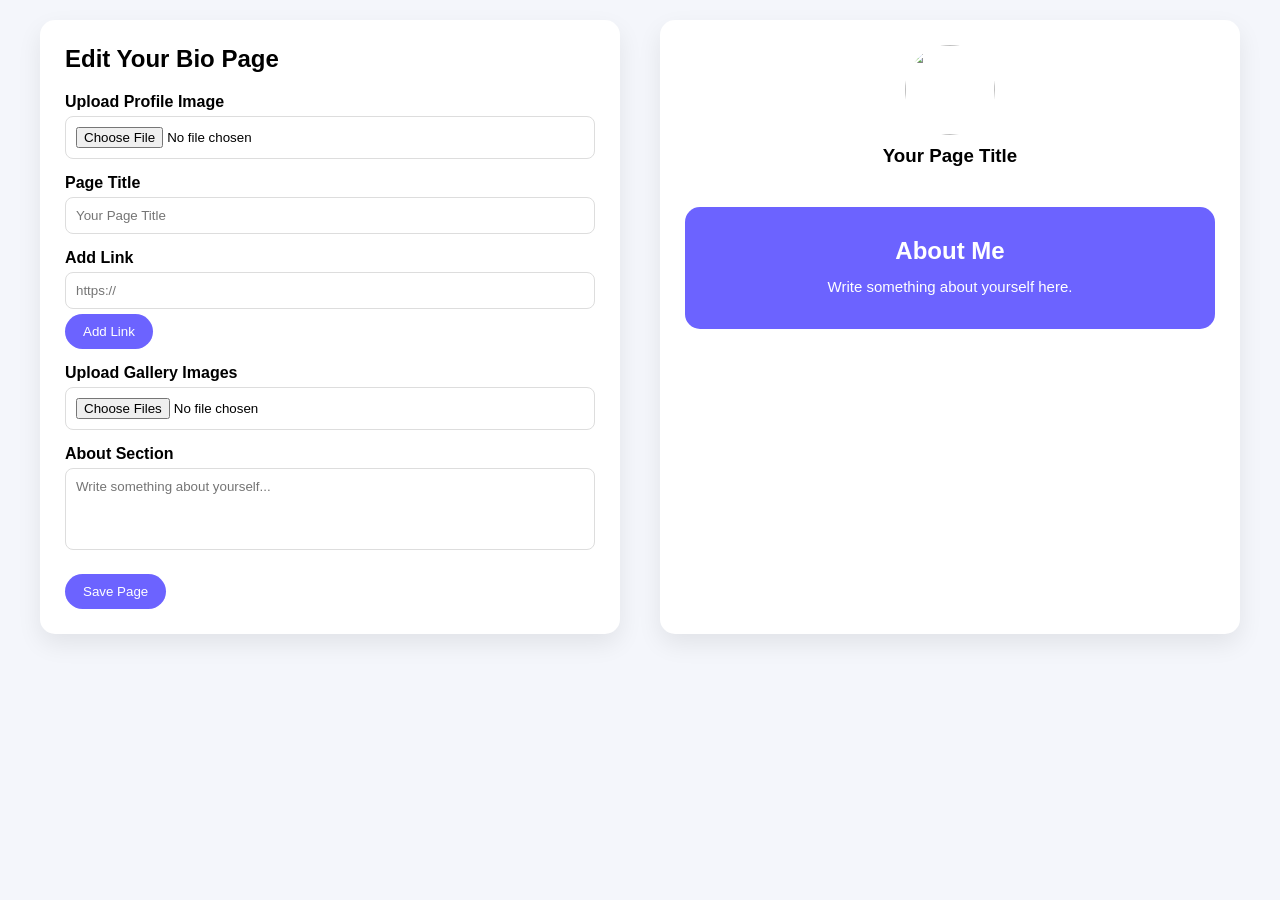
==== dashboard.html @ 8f1da2f4 "Add files via upload" ====
<!DOCTYPE html>
<html lang="en">
<head>
<meta charset="UTF-8">
<meta name="viewport" content="width=device-width, initial-scale=1.0">
<title>Dashboard | Linkora</title>

<style>
*{margin:0;padding:0;box-sizing:border-box;font-family:Arial,sans-serif;}
body{background:#f4f6fb;padding:20px;}
.container{max-width:1200px;margin:auto;display:flex;gap:40px;flex-wrap:wrap;}

/* EDITOR */
.editor{flex:1;min-width:320px;background:white;padding:25px;border-radius:15px;box-shadow:0 10px 25px rgba(0,0,0,0.08);}
.editor h2{margin-bottom:20px;}
.input-group{margin-bottom:15px;}
.input-group input, .input-group textarea{width:100%;padding:10px;border-radius:8px;border:1px solid #ddd;}
.input-group label{display:block;margin-bottom:5px;font-weight:bold;}
textarea{resize:none;}

/* BUTTON */
.btn{background:#6C63FF;color:white;padding:10px 18px;border:none;border-radius:20px;cursor:pointer;margin-top:5px;transition:.3s;}
.btn:hover{background:#4A47A3;}

/* PREVIEW */
.preview{flex:1;min-width:320px;background:white;padding:25px;border-radius:15px;box-shadow:0 10px 25px rgba(0,0,0,0.08);text-align:center;}
.preview img.profile{width:90px;height:90px;border-radius:50%;object-fit:cover;margin-bottom:10px;}
.preview h3{margin-bottom:20px;}
.links a, .gallery img{display:block;margin:8px 0;padding:10px;background:#6C63FF;color:white;border-radius:10px;text-decoration:none;}
.gallery{margin-top:20px;}
.gallery img{width:80px;height:80px;border-radius:10px;margin:5px;object-fit:cover;display:inline-block;}
.about-section{margin-top:40px;padding:30px;background:#6C63FF;color:white;border-radius:15px;text-align:center;}
.about-section h2{font-size:24px;margin-bottom:10px;}
.about-section p{font-size:15px;line-height:1.6;max-width:500px;margin:auto;}
</style>
</head>
<body>

<div class="container">

<!-- EDITOR -->
<div class="editor">
<h2>Edit Your Bio Page</h2>

<div class="input-group">
<label>Upload Profile Image</label>
<input type="file" id="imageUpload" accept="image/*">
</div>

<div class="input-group">
<label>Page Title</label>
<input type="text" id="titleInput" placeholder="Your Page Title">
</div>

<div class="input-group">
<label>Add Link</label>
<input type="text" id="linkInput" placeholder="https://">
<button type="button" class="btn" onclick="addLink()">Add Link</button>
</div>

<div class="input-group">
<label>Upload Gallery Images</label>
<input type="file" id="galleryUpload" multiple accept="image/*">
</div>

<div class="input-group">
<label>About Section</label>
<textarea id="aboutInput" rows="4" placeholder="Write something about yourself..."></textarea>
</div>

<button class="btn" onclick="savePage()">Save Page</button>

</div>

<!-- PREVIEW -->
<div class="preview">
<img src="https://via.placeholder.com/90" class="profile" id="profileImage">
<h3 id="previewTitle">Your Page Title</h3>

<div class="links" id="linksContainer"></div>
<div class="gallery" id="galleryContainer"></div>

<div class="about-section">
<h2>About Me</h2>
<p id="aboutText">Write something about yourself here.</p>
</div>
</div>

</div>

<script>
const imageUpload = document.getElementById("imageUpload")
const profileImage = document.getElementById("profileImage")
const titleInput = document.getElementById("titleInput")
const previewTitle = document.getElementById("previewTitle")
const linkInput = document.getElementById("linkInput")
const linksContainer = document.getElementById("linksContainer")
const galleryUpload = document.getElementById("galleryUpload")
const galleryContainer = document.getElementById("galleryContainer")
const aboutInput = document.getElementById("aboutInput")
const aboutText = document.getElementById("aboutText")

// Profile Image Upload
imageUpload.addEventListener("change", function(){
    const file = this.files[0]
    if(!file) return
    const reader = new FileReader()
    reader.onload = function(e){ profileImage.src = e.target.result }
    reader.readAsDataURL(file)
})

// Title Live Preview
titleInput.addEventListener("input", function(){ previewTitle.textContent = this.value })

// Add Links
function addLink(){
    const value = linkInput.value.trim()
    if(!value) return
    const a = document.createElement("a")
    a.href = value
    a.textContent = value
    a.target="_blank"
    linksContainer.appendChild(a)
    linkInput.value=""
}

// Add Gallery Images
galleryUpload.addEventListener("change", function(){
    const files = this.files
    for(let i=0;i<files.length;i++){
        const file = files[i]
        const reader = new FileReader()
        reader.onload = function(e){
            const img = document.createElement("img")
            img.src = e.target.result
            galleryContainer.appendChild(img)
        }
        reader.readAsDataURL(file)
    }
})

// About Section Live Preview
aboutInput.addEventListener("input", function(){ aboutText.textContent = this.value })

// Save to localStorage (simple frontend demo)
function savePage(){
    const data = {
        title: titleInput.value,
        profile: profileImage.src,
        links: [],
        gallery: [],
        about: aboutInput.value
    }

    document.querySelectorAll("#linksContainer a").forEach(a=>{
        data.links.push(a.href)
    })
    document.querySelectorAll("#galleryContainer img").forEach(img=>{
        data.gallery.push(img.src)
    })

    localStorage.setItem("bioPageData", JSON.stringify(data))
    alert("Your bio page is saved! Open public page to view.")
}

</script>

</body>
</html>
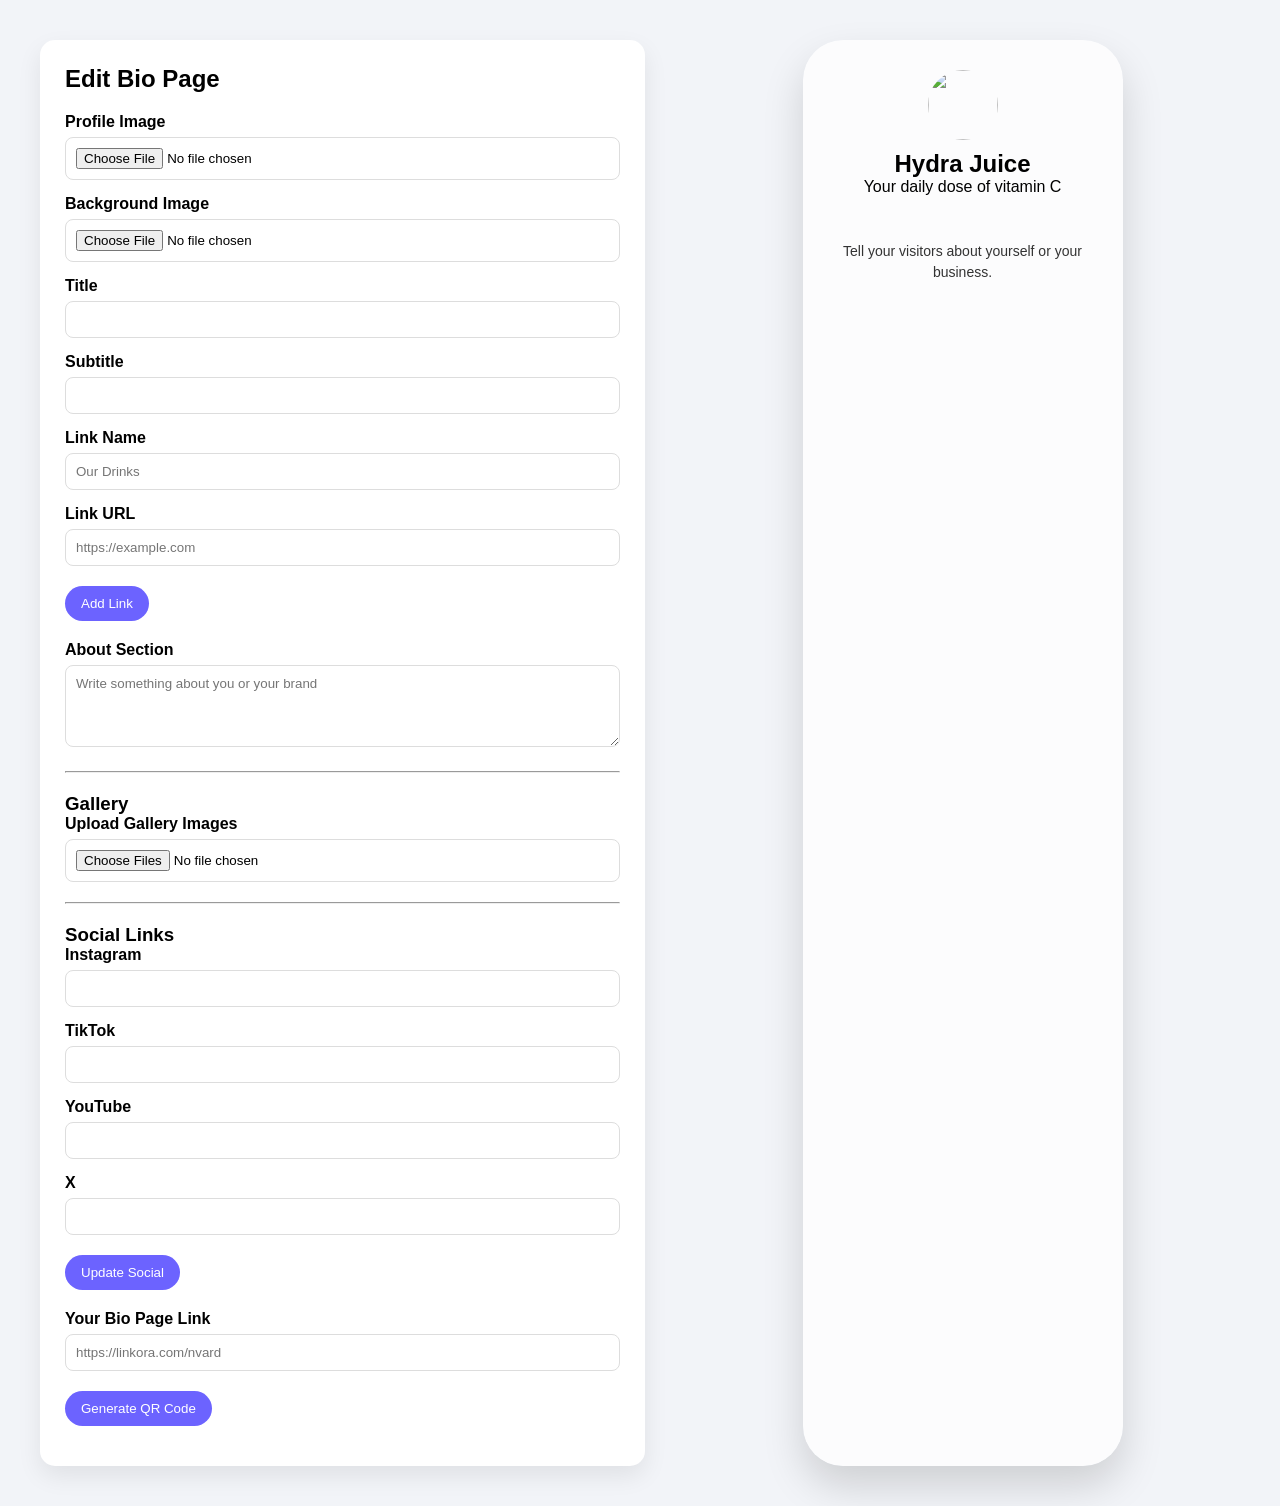
==== commit 43cb2ff6: "Refactor dashboard layout and improve styling" ====
--- a/dashboard.html
+++ b/dashboard.html
@@ -3,167 +3,494 @@
 <head>
 <meta charset="UTF-8">
 <meta name="viewport" content="width=device-width, initial-scale=1.0">
-<title>Dashboard | Linkora</title>
+<title>Linkora Dashboard</title>
 
 <style>
-*{margin:0;padding:0;box-sizing:border-box;font-family:Arial,sans-serif;}
-body{background:#f4f6fb;padding:20px;}
-.container{max-width:1200px;margin:auto;display:flex;gap:40px;flex-wrap:wrap;}
-
-/* EDITOR */
-.editor{flex:1;min-width:320px;background:white;padding:25px;border-radius:15px;box-shadow:0 10px 25px rgba(0,0,0,0.08);}
-.editor h2{margin-bottom:20px;}
-.input-group{margin-bottom:15px;}
-.input-group input, .input-group textarea{width:100%;padding:10px;border-radius:8px;border:1px solid #ddd;}
-.input-group label{display:block;margin-bottom:5px;font-weight:bold;}
-textarea{resize:none;}
-
-/* BUTTON */
-.btn{background:#6C63FF;color:white;padding:10px 18px;border:none;border-radius:20px;cursor:pointer;margin-top:5px;transition:.3s;}
-.btn:hover{background:#4A47A3;}
-
-/* PREVIEW */
-.preview{flex:1;min-width:320px;background:white;padding:25px;border-radius:15px;box-shadow:0 10px 25px rgba(0,0,0,0.08);text-align:center;}
-.preview img.profile{width:90px;height:90px;border-radius:50%;object-fit:cover;margin-bottom:10px;}
-.preview h3{margin-bottom:20px;}
-.links a, .gallery img{display:block;margin:8px 0;padding:10px;background:#6C63FF;color:white;border-radius:10px;text-decoration:none;}
-.gallery{margin-top:20px;}
-.gallery img{width:80px;height:80px;border-radius:10px;margin:5px;object-fit:cover;display:inline-block;}
-.about-section{margin-top:40px;padding:30px;background:#6C63FF;color:white;border-radius:15px;text-align:center;}
-.about-section h2{font-size:24px;margin-bottom:10px;}
-.about-section p{font-size:15px;line-height:1.6;max-width:500px;margin:auto;}
+
+*{margin:0;padding:0;box-sizing:border-box;font-family:Arial}
+:root{
+--theme-color:#FFD400;
+}
+body{
+background:#f2f4f8;
+padding:40px;
+}
+
+.container{
+max-width:1200px;
+margin:auto;
+display:flex;
+gap:40px;
+flex-wrap:wrap;
+}
+
+.editor{
+flex:1;
+min-width:320px;
+background:white;
+padding:25px;
+border-radius:15px;
+box-shadow:0 10px 25px rgba(0,0,0,0.08);
+}
+
+.input-group{
+margin-bottom:15px;
+}
+
+.input-group label{
+display:block;
+font-weight:bold;
+margin-bottom:6px;
+}
+
+.input-group input,
+.input-group textarea{
+width:100%;
+padding:10px;
+border-radius:8px;
+border:1px solid #ddd;
+}
+
+button{
+background:#6C63FF;
+color:white;
+border:none;
+padding:10px 16px;
+border-radius:20px;
+cursor:pointer;
+margin-top:5px;
+}
+
+/* preview */
+
+.preview-wrapper{
+flex:1;
+display:flex;
+justify-content:center;
+}
+
+.bio-preview{
+
+width:320px;
+min-height:640px;
+
+background-size:cover;
+background-position:center;
+
+border-radius:40px;
+padding:30px 20px;
+text-align:center;
+position:relative;
+
+box-shadow:0 20px 40px rgba(0,0,0,0.15);
+overflow:hidden;
+
+}
+
+.bio-preview::before{
+content:"";
+position:absolute;
+top:0;
+left:0;
+right:0;
+bottom:0;
+background:rgba(255,255,255,0.75);
+border-radius:40px;
+}
+
+.bio-content{
+position:relative;
+z-index:2;
+}
+
+.profile-img{
+width:70px;
+height:70px;
+border-radius:50%;
+margin-bottom:10px;
+object-fit:cover;
+}
+
+.bio-links a{
+display:block;
+background:var(--theme-color);
+padding:14px;
+border-radius:30px;
+margin-bottom:12px;
+text-decoration:none;
+font-weight:bold;
+color:#fff;
+}
+
+.bio-social img{
+width:22px;
+margin:0 8px;
+}
+
+/* gallery */
+
+.gallery{
+margin-top:20px;
+display:flex;
+flex-wrap:wrap;
+gap:6px;
+justify-content:center;
+}
+
+.gallery img{
+width:70px;
+height:70px;
+border-radius:10px;
+object-fit:cover;
+}
+.about{
+margin-top:25px;
+font-size:14px;
+line-height:1.5;
+color:#333;
+}
+.bio-links{
+    margin-top: 20px;
+}
+.editor h2{
+    margin-bottom: 20px;
+}
+.link-item{
+position:relative;
+margin-bottom:12px;
+}
+
+.link-item a{
+display:block;
+background:#FFD400;
+padding:14px;
+border-radius:30px;
+text-decoration:none;
+font-weight:bold;
+color:#d65c00;
+}
+
+.link-controls{
+position:absolute;
+right:10px;
+top:8px;
+display:flex;
+gap:6px;
+}
+
+.link-controls button{
+border:none;
+background:white;
+border-radius:6px;
+padding:3px 6px;
+cursor:pointer;
+font-size:12px;
+}
 </style>
 </head>
 <body>
 
 <div class="container">
 
-<!-- EDITOR -->
 <div class="editor">
-<h2>Edit Your Bio Page</h2>
-
-<div class="input-group">
-<label>Upload Profile Image</label>
-<input type="file" id="imageUpload" accept="image/*">
-</div>
-
-<div class="input-group">
-<label>Page Title</label>
-<input type="text" id="titleInput" placeholder="Your Page Title">
-</div>
-
-<div class="input-group">
-<label>Add Link</label>
-<input type="text" id="linkInput" placeholder="https://">
-<button type="button" class="btn" onclick="addLink()">Add Link</button>
-</div>
-
-<div class="input-group">
+
+<h2>Edit Bio Page</h2>
+
+<div class="input-group">
+<label>Profile Image</label>
+<input type="file" id="profileUpload">
+</div>
+
+<div class="input-group">
+<label>Background Image</label>
+<input type="file" id="bgUpload">
+</div>
+
+<div class="input-group">
+<label>Title</label>
+<input type="text" id="titleInput">
+</div>
+
+<div class="input-group">
+<label>Subtitle</label>
+<input type="text" id="subtitleInput">
+</div>
+
+<div class="input-group">
+<label>Link Name</label>
+<input type="text" id="linkNameInput" placeholder="Our Drinks">
+</div>
+
+<div class="input-group">
+<label>Link URL</label>
+<input type="text" id="linkUrlInput" placeholder="https://example.com">
+</div>
+
+<button onclick="addLink()">Add Link</button>
+<div class="input-group" style="margin-top: 20px;">
+<label>About Section</label>
+<textarea id="aboutInput" rows="4" placeholder="Write something about you or your brand"></textarea>
+</div>
+<hr style="margin:20px 0">
+
+<h3>Gallery</h3>
+
+<div class="input-group " >
 <label>Upload Gallery Images</label>
-<input type="file" id="galleryUpload" multiple accept="image/*">
-</div>
-
-<div class="input-group">
-<label>About Section</label>
-<textarea id="aboutInput" rows="4" placeholder="Write something about yourself..."></textarea>
-</div>
-
-<button class="btn" onclick="savePage()">Save Page</button>
-
-</div>
-
-<!-- PREVIEW -->
-<div class="preview">
-<img src="https://via.placeholder.com/90" class="profile" id="profileImage">
-<h3 id="previewTitle">Your Page Title</h3>
-
-<div class="links" id="linksContainer"></div>
+<input type="file" id="galleryUpload" multiple>
+</div>
+
+<hr style="margin:20px 0">
+
+<h3>Social Links</h3>
+
+<div class="input-group">
+<label>Instagram</label>
+<input type="text" id="instagramInput">
+</div>
+<div class="input-group">
+<label>TikTok</label>
+<input type="text" id="tiktokInput">
+</div>
+
+<div class="input-group">
+<label>YouTube</label>
+<input type="text" id="youtubeInput">
+</div>
+
+<div class="input-group">
+<label>X</label>
+<input type="text" id="twitterInput">
+</div>
+
+<button onclick="updateSocial()">Update Social</button>
+<div style="margin-top: 20px;">
+    <div class="input-group">
+<label>Your Bio Page Link</label>
+<input type="text" id="bioLink" placeholder="https://linkora.com/nvard">
+</div>
+
+<button onclick="generateQR()">Generate QR Code</button>
+
+<div id="qrCode" style="margin-top:15px"></div>
+</div>
+</div>
+
+
+<div class="preview-wrapper">
+
+<div class="bio-preview" id="bioPreview"
+style="background-image:url('https://images.unsplash.com/photo-1604908176997-4317c04c9c75')">
+
+<div class="bio-content">
+
+<img class="profile-img" id="profileImage"
+src="https://via.placeholder.com/80">
+
+<h2 id="previewTitle">Hydra Juice</h2>
+<p id="previewSubtitle">Your daily dose of vitamin C</p>
+
+<div class="bio-links" id="linksContainer"></div>
+
 <div class="gallery" id="galleryContainer"></div>
-
-<div class="about-section">
-<h2>About Me</h2>
-<p id="aboutText">Write something about yourself here.</p>
-</div>
-</div>
-
-</div>
-
+<div class="about" id="aboutPreview">
+Tell your visitors about yourself or your business.
+</div>
+<div class="bio-social" id="socialContainer"></div>
+
+</div>
+
+</div>
+
+</div>
+
+</div>
+
+<script src="https://cdnjs.cloudflare.com/ajax/libs/qrcodejs/1.0.0/qrcode.min.js"></script>
 <script>
-const imageUpload = document.getElementById("imageUpload")
-const profileImage = document.getElementById("profileImage")
-const titleInput = document.getElementById("titleInput")
-const previewTitle = document.getElementById("previewTitle")
-const linkInput = document.getElementById("linkInput")
-const linksContainer = document.getElementById("linksContainer")
-const galleryUpload = document.getElementById("galleryUpload")
-const galleryContainer = document.getElementById("galleryContainer")
-const aboutInput = document.getElementById("aboutInput")
-const aboutText = document.getElementById("aboutText")
-
-// Profile Image Upload
-imageUpload.addEventListener("change", function(){
-    const file = this.files[0]
-    if(!file) return
-    const reader = new FileReader()
-    reader.onload = function(e){ profileImage.src = e.target.result }
-    reader.readAsDataURL(file)
+
+        /* profile */
+
+        profileUpload.onchange=function(){
+
+        const reader=new FileReader()
+
+        reader.onload=e=>{
+        profileImage.src=e.target.result
+        }
+
+        reader.readAsDataURL(this.files[0])
+
+        }
+
+        /* background */
+
+        bgUpload.onchange=function(){
+
+        const reader=new FileReader()
+
+        reader.onload=e=>{
+        bioPreview.style.backgroundImage=`url(${e.target.result})`
+        }
+
+        reader.readAsDataURL(this.files[0])
+
+        }
+
+        /* title */
+
+        titleInput.oninput=function(){
+        previewTitle.textContent=this.value
+        }
+
+        /* subtitle */
+
+        subtitleInput.oninput=function(){
+        previewSubtitle.textContent=this.value
+        }
+
+        /* links */
+
+        function addLink(){
+
+        const name=document.getElementById("linkNameInput").value.trim()
+        const url=document.getElementById("linkUrlInput").value.trim()
+
+        if(!name || !url) return
+
+        const wrapper=document.createElement("div")
+        wrapper.className="link-item"
+        wrapper.draggable=true
+
+        wrapper.innerHTML=`
+        <a href="${url}" target="_blank">${name}</a>
+
+        <div class="link-controls">
+        <button onclick="editLink(this)">✏️</button>
+        <button onclick="deleteLink(this)">❌</button>
+        </div>
+        `
+
+        document.getElementById("linksContainer").appendChild(wrapper)
+
+        document.getElementById("linkNameInput").value=""
+        document.getElementById("linkUrlInput").value=""
+
+        addDragEvents(wrapper)
+
+        }
+        function deleteLink(btn){
+
+        btn.closest(".link-item").remove()
+
+        }
+        function editLink(btn){
+
+        const item=btn.closest(".link-item")
+        const link=item.querySelector("a")
+
+        const newName=prompt("Edit link name",link.textContent)
+        const newUrl=prompt("Edit link URL",link.href)
+
+        if(newName) link.textContent=newName
+        if(newUrl) link.href=newUrl
+
+        }
+        let dragged
+
+        function addDragEvents(el){
+
+        el.addEventListener("dragstart",function(){
+        dragged=this
+        })
+
+        el.addEventListener("dragover",function(e){
+        e.preventDefault()
+        })
+
+        el.addEventListener("drop",function(){
+
+        if(dragged!==this){
+
+        let container=document.getElementById("linksContainer")
+
+        container.insertBefore(dragged,this)
+
+        }
+
+        })
+
+        }
+        /* gallery */
+
+        galleryUpload.onchange=function(){
+
+        for(let file of this.files){
+
+        const reader=new FileReader()
+
+        reader.onload=e=>{
+
+        const img=document.createElement("img")
+
+        img.src=e.target.result
+
+        galleryContainer.appendChild(img)
+
+        }
+
+        reader.readAsDataURL(file)
+
+        }
+
+        }
+
+        /* social */
+
+        function updateSocial(){
+
+        socialContainer.innerHTML=""
+
+        const socials=[
+        {url:instagramInput.value,icon:"https://cdn-icons-png.flaticon.com/512/2111/2111463.png"},
+        {url:tiktokInput.value,icon:"https://cdn-icons-png.flaticon.com/512/3046/3046126.png"},
+        {url:youtubeInput.value,icon:"https://cdn-icons-png.flaticon.com/512/1384/1384060.png"},
+        {url:twitterInput.value,icon:"https://cdn-icons-png.flaticon.com/512/733/733579.png"}
+        ]
+
+        socials.forEach(s=>{
+        if(s.url){
+        socialContainer.innerHTML+=`<a href="${s.url}" target="_blank">
+        <img src="${s.icon}">
+        </a>`
+        }
+        })
+
+        }
+        document.getElementById("aboutInput").addEventListener("input",function(){
+
+        document.getElementById("aboutPreview").textContent=this.value
+
+        })
+  
+function generateQR(){
+
+const link=document.getElementById("bioLink").value
+
+if(!link) return
+
+document.getElementById("qrCode").innerHTML=""
+
+new QRCode(document.getElementById("qrCode"),{
+
+text:link,
+width:150,
+height:150
+
 })
 
-// Title Live Preview
-titleInput.addEventListener("input", function(){ previewTitle.textContent = this.value })
-
-// Add Links
-function addLink(){
-    const value = linkInput.value.trim()
-    if(!value) return
-    const a = document.createElement("a")
-    a.href = value
-    a.textContent = value
-    a.target="_blank"
-    linksContainer.appendChild(a)
-    linkInput.value=""
-}
-
-// Add Gallery Images
-galleryUpload.addEventListener("change", function(){
-    const files = this.files
-    for(let i=0;i<files.length;i++){
-        const file = files[i]
-        const reader = new FileReader()
-        reader.onload = function(e){
-            const img = document.createElement("img")
-            img.src = e.target.result
-            galleryContainer.appendChild(img)
-        }
-        reader.readAsDataURL(file)
-    }
-})
-
-// About Section Live Preview
-aboutInput.addEventListener("input", function(){ aboutText.textContent = this.value })
-
-// Save to localStorage (simple frontend demo)
-function savePage(){
-    const data = {
-        title: titleInput.value,
-        profile: profileImage.src,
-        links: [],
-        gallery: [],
-        about: aboutInput.value
-    }
-
-    document.querySelectorAll("#linksContainer a").forEach(a=>{
-        data.links.push(a.href)
-    })
-    document.querySelectorAll("#galleryContainer img").forEach(img=>{
-        data.gallery.push(img.src)
-    })
-
-    localStorage.setItem("bioPageData", JSON.stringify(data))
-    alert("Your bio page is saved! Open public page to view.")
-}
-
+}
 </script>
 
 </body>
-</html>+</html>
